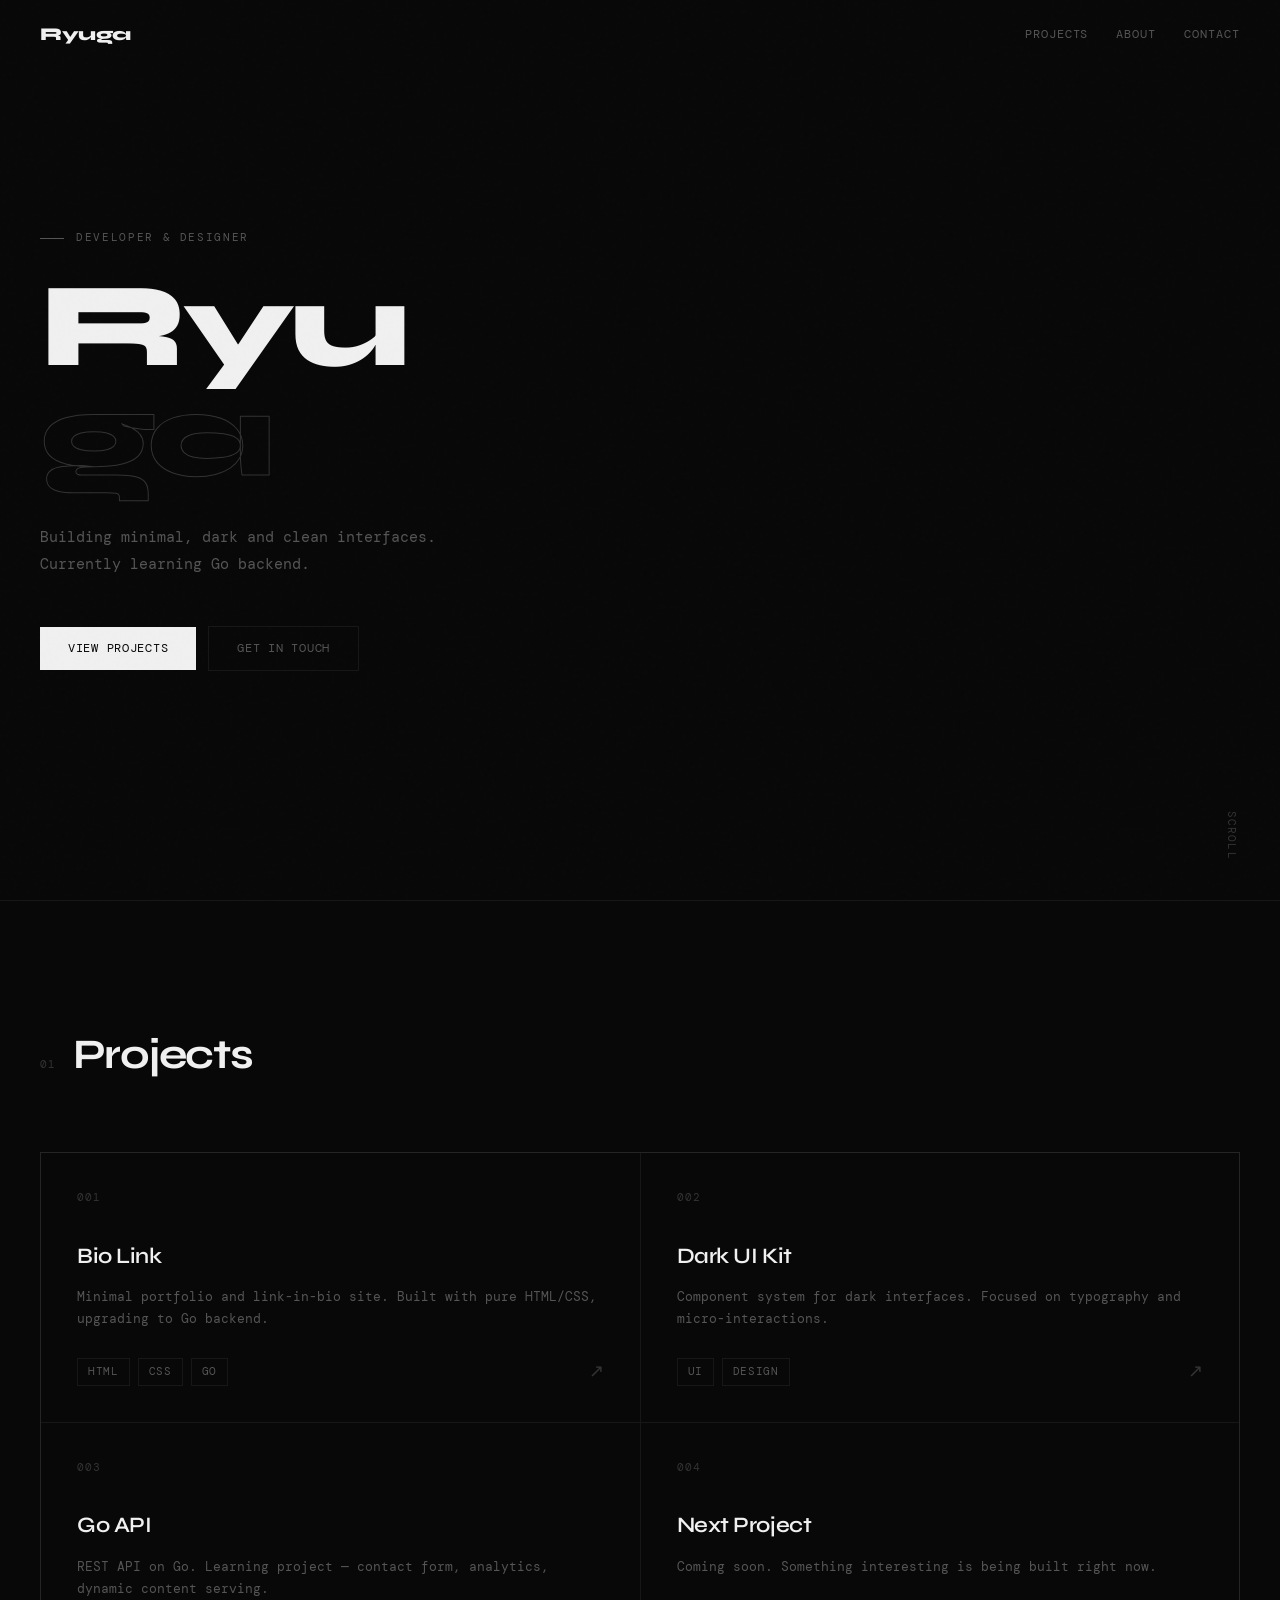
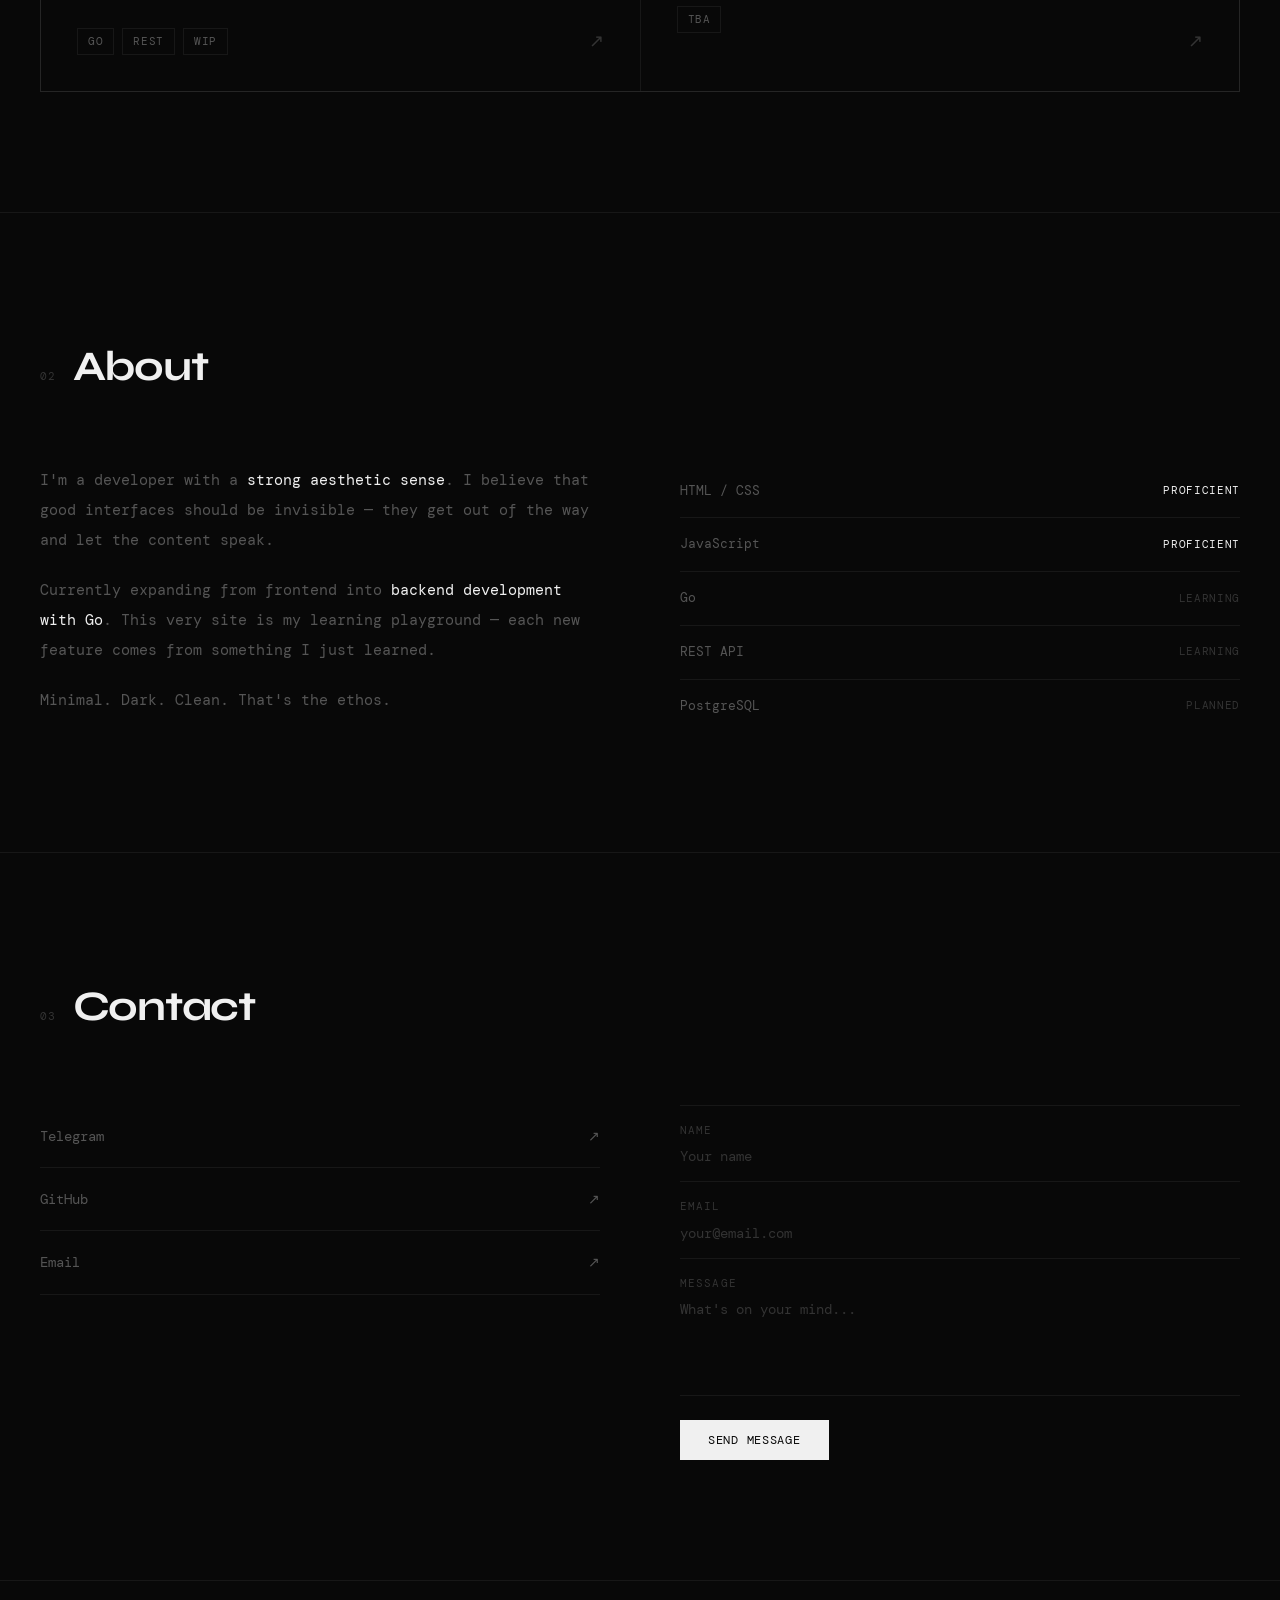
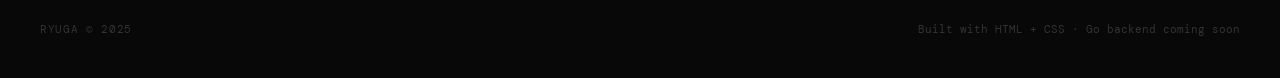
==== index.html @ 38eedb95 "Набросок v0.1" ====
<!DOCTYPE html>
<html lang="ru">
<head>
<meta charset="UTF-8"/>
<meta name="viewport" content="width=device-width,initial-scale=1.0"/>
<title>Ryuga</title>
<link href="https://fonts.googleapis.com/css2?family=DM+Mono:ital,wght@0,300;0,400;1,300&family=Syne:wght@400;600;700;800&display=swap" rel="stylesheet"/>
<link rel="stylesheet" href="Main.css" />
</head>
<body>
<nav id="nav">
  <a href="#home" class="nav-logo">Ryuga</a>
  <div class="nav-links">
    <a href="#projects">Projects</a>
    <a href="#about">About</a>
    <a href="#contact">Contact</a>
  </div>
</nav>

<!-- Хиро -->
<section id="home" class="hero">
  <div class="hero-content">
    <div class="hero-tag reveal">Developer &amp; Designer</div>
    <h1 class="hero-name reveal reveal-delay-1">
      Ryu<span>ga</span>
    </h1>
    <p class="hero-desc reveal reveal-delay-2">
      Building minimal, dark and clean interfaces.<br/>
      Currently learning Go backend.
    </p>
    <div class="hero-cta reveal reveal-delay-3">
      <a href="#projects" class="btn-primary">View Projects</a>
      <a href="#contact" class="btn-ghost">Get in touch</a>
    </div>
  </div>
  <div class="hero-scroll">Scroll</div>
</section>

<!-- Проджекты -->
<section id="projects" class="section">
  <div class="section-header reveal">
    <span class="section-num">01</span>
    <h2 class="section-title">Projects</h2>
  </div>
  <div class="projects-grid">
    <div class="project-card reveal">
      <div class="project-num">001</div>
      <div class="project-name">Bio Link</div>
      <p class="project-desc">Minimal portfolio and link-in-bio site. Built with pure HTML/CSS, upgrading to Go backend.</p>
      <div class="project-tags">
        <span class="tag">HTML</span>
        <span class="tag">CSS</span>
        <span class="tag">Go</span>
      </div>
      <span class="project-arrow">↗</span>
    </div>
    <div class="project-card reveal reveal-delay-1">
      <div class="project-num">002</div>
      <div class="project-name">Dark UI Kit</div>
      <p class="project-desc">Component system for dark interfaces. Focused on typography and micro-interactions.</p>
      <div class="project-tags">
        <span class="tag">UI</span>
        <span class="tag">Design</span>
      </div>
      <span class="project-arrow">↗</span>
    </div>
    <div class="project-card reveal reveal-delay-2">
      <div class="project-num">003</div>
      <div class="project-name">Go API</div>
      <p class="project-desc">REST API on Go. Learning project — contact form, analytics, dynamic content serving.</p>
      <div class="project-tags">
        <span class="tag">Go</span>
        <span class="tag">REST</span>
        <span class="tag">WIP</span>
      </div>
      <span class="project-arrow">↗</span>
    </div>
    <div class="project-card reveal reveal-delay-3">
      <div class="project-num">004</div>
      <div class="project-name">Next Project</div>
      <p class="project-desc">Coming soon. Something interesting is being built right now.</p>
      <div class="project-tags">
        <span class="tag">TBA</span>
      </div>
      <span class="project-arrow">↗</span>
    </div>
  </div>
</section>

<!-- Обо мне -->
<section id="about" class="section">
  <div class="section-header reveal">
    <span class="section-num">02</span>
    <h2 class="section-title">About</h2>
  </div>
  <div class="about-layout">
    <div class="about-text reveal">
      <p>I'm a developer with a <em>strong aesthetic sense</em>. I believe that good interfaces should be invisible — they get out of the way and let the content speak.</p>
      <p>Currently expanding from frontend into <em>backend development with Go</em>. This very site is my learning playground — each new feature comes from something I just learned.</p>
      <p>Minimal. Dark. Clean. That's the ethos.</p>
    </div>
    <div class="reveal reveal-delay-1">
      <div class="about-stack">
        <div class="stack-item">
          <span class="stack-name">HTML / CSS</span>
          <span class="stack-status active">Proficient</span>
        </div>
        <div class="stack-item">
          <span class="stack-name">JavaScript</span>
          <span class="stack-status active">Proficient</span>
        </div>
        <div class="stack-item">
          <span class="stack-name">Go</span>
          <span class="stack-status">Learning</span>
        </div>
        <div class="stack-item">
          <span class="stack-name">REST API</span>
          <span class="stack-status">Learning</span>
        </div>
        <div class="stack-item">
          <span class="stack-name">PostgreSQL</span>
          <span class="stack-status">Planned</span>
        </div>
      </div>
    </div>
  </div>
</section>

<!-- Контакты -->
<section id="contact" class="section">
  <div class="section-header reveal">
    <span class="section-num">03</span>
    <h2 class="section-title">Contact</h2>
  </div>
  <div class="contact-layout">
    <div>
      <div class="contact-links reveal">
        <a href="https://t.me/LHidekiRyuga" class="contact-link">
          <span>Telegram</span>
          <span class="contact-link-arrow">↗</span>
        </a>
        <a href="https://github.com/L-Human" class="contact-link">
          <span>GitHub</span>
          <span class="contact-link-arrow">↗</span>
        </a>
        <a href="samrazvivaesha@gmail.com" class="contact-link">
          <span>Email</span>
          <span class="contact-link-arrow">↗</span>
        </a>
      </div>
    </div>
    <div class="reveal reveal-delay-1">
      <!-- 
        TODO (Go backend):
        Поменять action на "/api/contact" и добавь метод method="POST"
        когда напишу обработчик на Go.
      -->
      <form class="form-grid" onsubmit="handleSubmit(event)">
        <div class="field">
          <label>Name</label>
          <input type="text" placeholder="Your name" required/>
        </div>
        <div class="field">
          <label>Email</label>
          <input type="email" placeholder="your@email.com" required/>
        </div>
        <div class="field">
          <label>Message</label>
          <textarea rows="4" placeholder="What's on your mind..." required></textarea>
        </div>
        <div class="form-submit">
          <button type="submit" class="btn-primary" style="cursor:pointer;border:none;">Send Message</button>
        </div>
      </form>
    </div>
  </div>
</section>
<footer>
  <div class="footer-left">Ryuga &copy; 2025</div>
  <div class="footer-right">Built with HTML + CSS &middot; Go backend coming soon</div>
</footer>
<script src="Main.js"></script>
</body>
</html>
---- Main.css ----
*{margin:0;padding:0;box-sizing:border-box}
:root{
  --bg:#080808;
  --surface:#0e0e0e;
  --surface2:#141414;
  --border:rgba(255,255,255,0.06);
  --border-hover:rgba(255,255,255,0.18);
  --text:#f0f0f0;
  --muted:#555;
  --muted2:#333;
  --accent:#f0f0f0;
  --mono:'DM Mono',monospace;
  --display:'Syne',sans-serif;
}
html{scroll-behavior:smooth}
body{
  background:var(--bg);
  color:var(--text);
  font-family:var(--mono);
  font-size:14px;
  line-height:1.6;
  overflow-x:hidden;
  min-height:100vh;
}

/* GRAIN */
body::before{
  content:'';
  position:fixed;inset:0;
  background-image:url("data:image/svg+xml,%3Csvg viewBox='0 0 256 256' xmlns='http://www.w3.org/2000/svg'%3E%3Cfilter id='noise'%3E%3CfeTurbulence type='fractalNoise' baseFrequency='0.9' numOctaves='4' stitchTiles='stitch'/%3E%3C/filter%3E%3Crect width='100%25' height='100%25' filter='url(%23noise)' opacity='0.4'/%3E%3C/svg%3E");
  opacity:0.03;
  z-index:100;
  pointer-events:none;
}

/* NAV */
nav{
  position:fixed;top:0;left:0;right:0;
  z-index:50;
  padding:20px 40px;
  display:flex;
  align-items:center;
  justify-content:space-between;
  border-bottom:1px solid transparent;
  transition:border-color 0.3s, background 0.3s;
}
nav.scrolled{
  background:rgba(8,8,8,0.85);
  backdrop-filter:blur(20px);
  border-bottom-color:var(--border);
}
.nav-logo{
  font-family:var(--display);
  font-weight:800;
  font-size:18px;
  letter-spacing:-0.02em;
  color:var(--text);
  text-decoration:none;
}
.nav-links{display:flex;gap:28px}
.nav-links a{
  color:var(--muted);
  text-decoration:none;
  font-size:12px;
  letter-spacing:0.08em;
  text-transform:uppercase;
  transition:color 0.2s;
}
.nav-links a:hover{color:var(--text)}

/* HERO */
.hero{
  min-height:100vh;
  display:flex;
  align-items:center;
  padding:0 40px;
  position:relative;
}
.hero-content{
  max-width:900px;
  width:100%;
}
.hero-tag{
  font-size:11px;
  letter-spacing:0.15em;
  text-transform:uppercase;
  color:var(--muted);
  margin-bottom:24px;
  display:flex;
  align-items:center;
  gap:12px;
}
.hero-tag::before{
  content:'';
  display:inline-block;
  width:24px;height:1px;
  background:var(--muted);
}
.hero-name{
  font-family:var(--display);
  font-size:clamp(56px,10vw,120px);
  font-weight:800;
  line-height:0.92;
  letter-spacing:-0.04em;
  margin-bottom:32px;
}
.hero-name span{
  display:block;
  -webkit-text-stroke:1px var(--muted2);
  color:transparent;
}
.hero-desc{
  font-size:15px;
  color:var(--muted);
  max-width:400px;
  line-height:1.8;
  margin-bottom:48px;
}
.hero-cta{
  display:flex;
  gap:12px;
  align-items:center;
}
.btn-primary{
  display:inline-block;
  padding:12px 28px;
  background:var(--text);
  color:var(--bg);
  font-family:var(--mono);
  font-size:12px;
  letter-spacing:0.06em;
  text-transform:uppercase;
  text-decoration:none;
  transition:opacity 0.2s, transform 0.2s;
}
.btn-primary:hover{opacity:0.85;transform:translateY(-1px)}
.btn-ghost{
  display:inline-block;
  padding:12px 28px;
  border:1px solid var(--border);
  color:var(--muted);
  font-family:var(--mono);
  font-size:12px;
  letter-spacing:0.06em;
  text-transform:uppercase;
  text-decoration:none;
  transition:border-color 0.2s,color 0.2s,transform 0.2s;
}
.btn-ghost:hover{border-color:var(--border-hover);color:var(--text);transform:translateY(-1px)}
.hero-scroll{
  position:absolute;
  bottom:40px;right:40px;
  font-size:11px;
  letter-spacing:0.1em;
  color:var(--muted2);
  text-transform:uppercase;
  writing-mode:vertical-rl;
}

/* Секции */
.section{
  padding:120px 40px;
  border-top:1px solid var(--border);
}
.section-header{
  display:flex;
  align-items:baseline;
  gap:16px;
  margin-bottom:64px;
}
.section-num{
  font-size:11px;
  letter-spacing:0.12em;
  color:var(--muted2);
}
.section-title{
  font-family:var(--display);
  font-size:clamp(28px,4vw,42px);
  font-weight:700;
  letter-spacing:-0.03em;
}

/* Проджекты */
.projects-grid{
  display:grid;
  grid-template-columns:1fr 1fr;
  gap:1px;
  background:var(--border);
  border:1px solid var(--border);
}
.project-card{
  background:var(--bg);
  padding:36px;
  transition:background 0.25s;
  cursor:pointer;
  position:relative;
  overflow:hidden;
}
.project-card::after{
  content:'';
  position:absolute;
  top:0;left:0;right:0;
  height:1px;
  background:var(--text);
  transform:scaleX(0);
  transform-origin:left;
  transition:transform 0.4s cubic-bezier(0.4,0,0.2,1);
}
.project-card:hover{background:var(--surface)}
.project-card:hover::after{transform:scaleX(1)}
.project-num{
  font-size:11px;
  letter-spacing:0.1em;
  color:var(--muted2);
  margin-bottom:32px;
}
.project-name{
  font-family:var(--display);
  font-size:22px;
  font-weight:600;
  letter-spacing:-0.02em;
  margin-bottom:12px;
}
.project-desc{
  font-size:13px;
  color:var(--muted);
  line-height:1.7;
  margin-bottom:28px;
}
.project-tags{
  display:flex;
  gap:8px;
  flex-wrap:wrap;
}
.tag{
  font-size:11px;
  letter-spacing:0.06em;
  text-transform:uppercase;
  color:var(--muted);
  padding:4px 10px;
  border:1px solid var(--border);
}
.project-arrow{
  position:absolute;
  bottom:36px;right:36px;
  font-size:18px;
  color:var(--muted2);
  transition:transform 0.2s,color 0.2s;
}
.project-card:hover .project-arrow{
  transform:translate(4px,-4px);
  color:var(--text);
}

/* О мне */
.about-layout{
  display:grid;
  grid-template-columns:1fr 1fr;
  gap:80px;
  align-items:start;
}
.about-text{
  font-size:15px;
  color:var(--muted);
  line-height:2;
}
.about-text p+p{margin-top:20px}
.about-text em{color:var(--text);font-style:normal}
.about-stack{display:flex;flex-direction:column;background:var(--border)}
.stack-item{
  display:flex;
  justify-content:space-between;
  align-items:center;
  padding:16px 0;
  background:var(--bg);
  border-bottom:1px solid var(--border);
  font-size:13px;
}
.stack-item:last-child{border-bottom:none}
.stack-name{color:var(--muted)}
.stack-status{
  font-size:11px;
  letter-spacing:0.06em;
  text-transform:uppercase;
  color:var(--muted2);
}
.stack-status.active{color:var(--text)}

/* Контакты */
.contact-layout{
  display:grid;
  grid-template-columns:1fr 1fr;
  gap:80px;
}
.contact-links{
  display:flex;
  flex-direction:column;
}
.contact-link{
  display:flex;
  justify-content:space-between;
  align-items:center;
  padding:20px 0;
  border-bottom:1px solid var(--border);
  text-decoration:none;
  color:var(--muted);
  font-size:14px;
  transition:color 0.2s;
}
.contact-link:hover{color:var(--text)}
.contact-link-arrow{transition:transform 0.2s}
.contact-link:hover .contact-link-arrow{transform:translate(4px,-4px)}

/* Форм */
.form-grid{display:flex;flex-direction:column}
.field{
  border-bottom:1px solid var(--border);
  position:relative;
}
.field:first-child{border-top:1px solid var(--border)}
.field label{
  display:block;
  font-size:11px;
  letter-spacing:0.1em;
  text-transform:uppercase;
  color:var(--muted2);
  padding:16px 0 4px;
}
.field input,.field textarea{
  width:100%;
  background:transparent;
  border:none;
  outline:none;
  font-family:var(--mono);
  font-size:14px;
  color:var(--text);
  padding:4px 0 16px;
  resize:none;
}
.field input::placeholder,.field textarea::placeholder{color:var(--muted2)}
.form-submit{margin-top:24px}

/* Футер */
footer{
  padding:40px;
  border-top:1px solid var(--border);
  display:flex;
  justify-content:space-between;
  align-items:center;
}
.footer-left{
  font-size:11px;
  letter-spacing:0.06em;
  color:var(--muted2);
  text-transform:uppercase;
}
.footer-right{
  font-size:11px;
  color:var(--muted2);
}

/* Анимация */
.reveal{
  opacity:0;
  transform:translateY(24px);
  transition:opacity 0.7s cubic-bezier(0.4,0,0.2,1),transform 0.7s cubic-bezier(0.4,0,0.2,1);
}
.reveal.visible{opacity:1;transform:translateY(0)}
.reveal-delay-1{transition-delay:0.1s}
.reveal-delay-2{transition-delay:0.2s}
.reveal-delay-3{transition-delay:0.3s}
.reveal-delay-4{transition-delay:0.4s}

@media(max-width:720px){
  nav{padding:16px 20px}
  .nav-links{display:none}
  .hero{padding:0 20px}
  .section{padding:80px 20px}
  .projects-grid{grid-template-columns:1fr}
  .about-layout,.contact-layout{grid-template-columns:1fr;gap:48px}
  footer{padding:24px 20px;flex-direction:column;gap:12px;text-align:center}
}
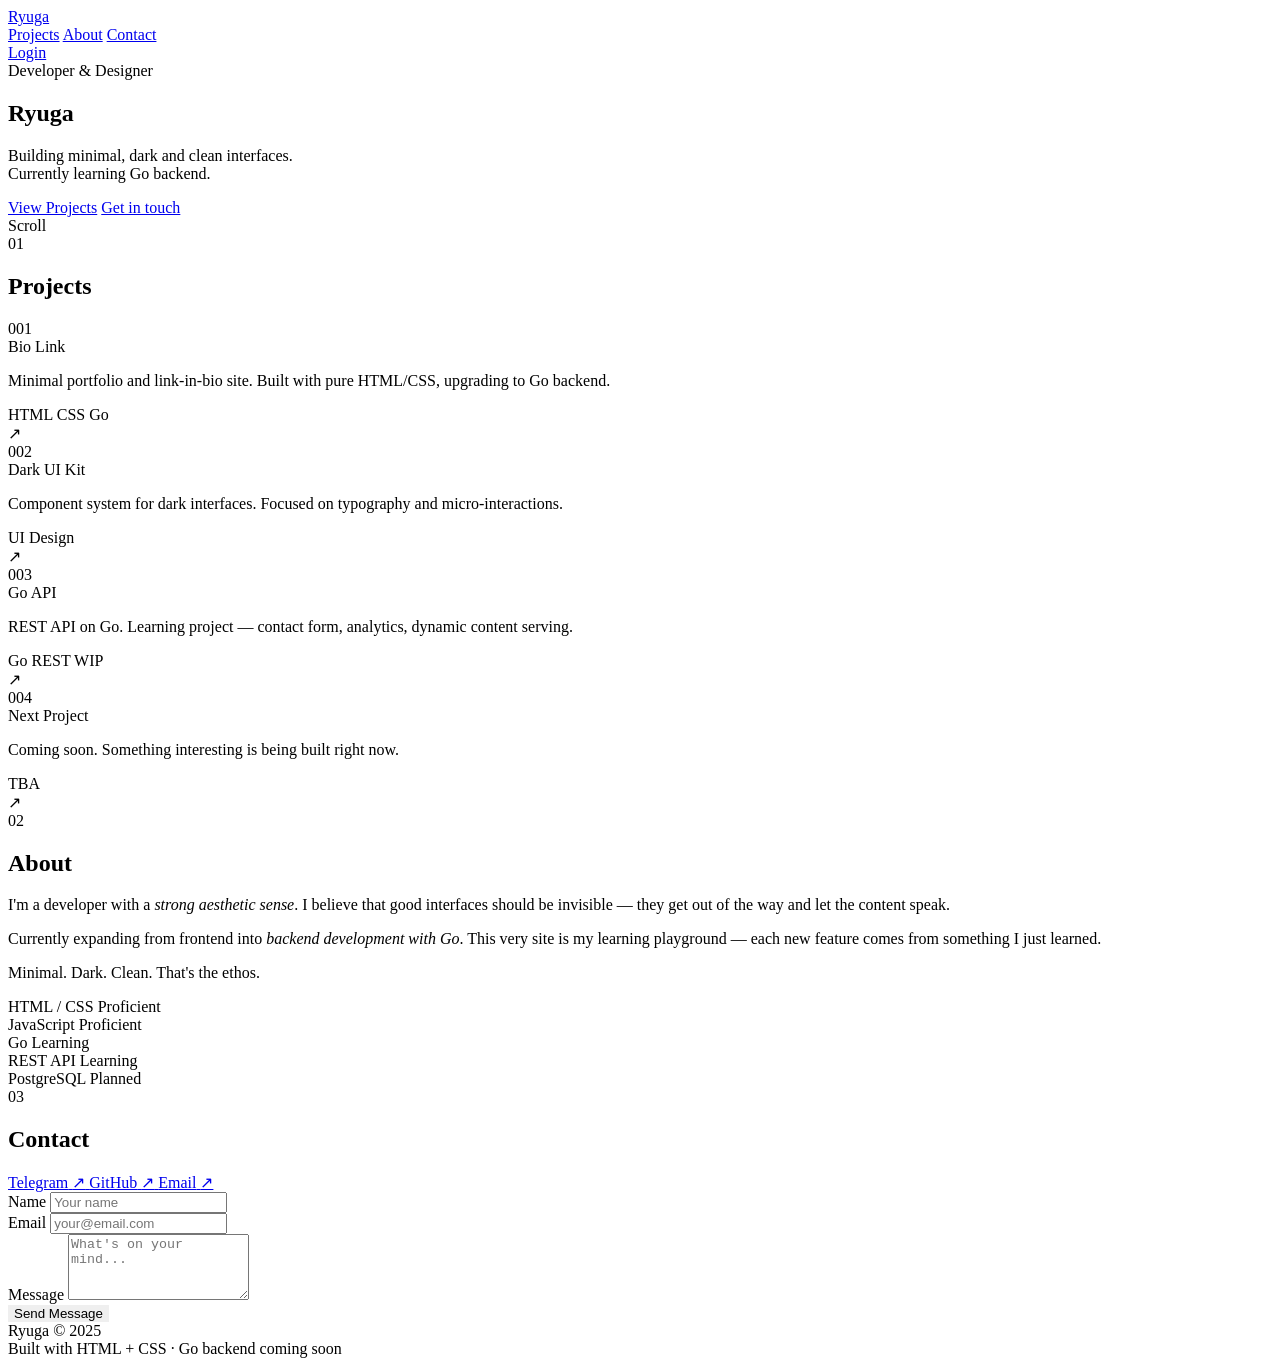
==== commit cfac425c: "Update index.html" ====
--- a/index.html
+++ b/index.html
@@ -5,19 +5,23 @@
 <meta name="viewport" content="width=device-width,initial-scale=1.0"/>
 <title>Ryuga</title>
 <link href="https://fonts.googleapis.com/css2?family=DM+Mono:ital,wght@0,300;0,400;1,300&family=Syne:wght@400;600;700;800&display=swap" rel="stylesheet"/>
-<link rel="stylesheet" href="Main.css" />
+<link rel="stylesheet" href="main.css" />
 </head>
 <body>
 <nav id="nav">
   <a href="#home" class="nav-logo">Ryuga</a>
-  <div class="nav-links">
-    <a href="#projects">Projects</a>
-    <a href="#about">About</a>
-    <a href="#contact">Contact</a>
+
+  <div class="nav-right">
+    <div class="nav-links">
+      <a href="#projects">Projects</a>
+      <a href="#about">About</a>
+      <a href="#contact">Contact</a>
+    </div>
+
+    <a href="auth.html" class="nav-auth">Login</a>
   </div>
 </nav>
 
-<!-- Хиро -->
 <section id="home" class="hero">
   <div class="hero-content">
     <div class="hero-tag reveal">Developer &amp; Designer</div>
@@ -36,7 +40,6 @@
   <div class="hero-scroll">Scroll</div>
 </section>
 
-<!-- Проджекты -->
 <section id="projects" class="section">
   <div class="section-header reveal">
     <span class="section-num">01</span>
@@ -87,7 +90,6 @@
   </div>
 </section>
 
-<!-- Обо мне -->
 <section id="about" class="section">
   <div class="section-header reveal">
     <span class="section-num">02</span>
@@ -126,7 +128,6 @@
   </div>
 </section>
 
-<!-- Контакты -->
 <section id="contact" class="section">
   <div class="section-header reveal">
     <span class="section-num">03</span>
@@ -175,10 +176,14 @@
     </div>
   </div>
 </section>
+
+<link rel="stylesheet" href="support.css">
+<script src="support.js" defer></script>
+
 <footer>
   <div class="footer-left">Ryuga &copy; 2025</div>
   <div class="footer-right">Built with HTML + CSS &middot; Go backend coming soon</div>
 </footer>
-<script src="Main.js"></script>
+<script src="main.js"></script>
 </body>
-</html>+</html>
